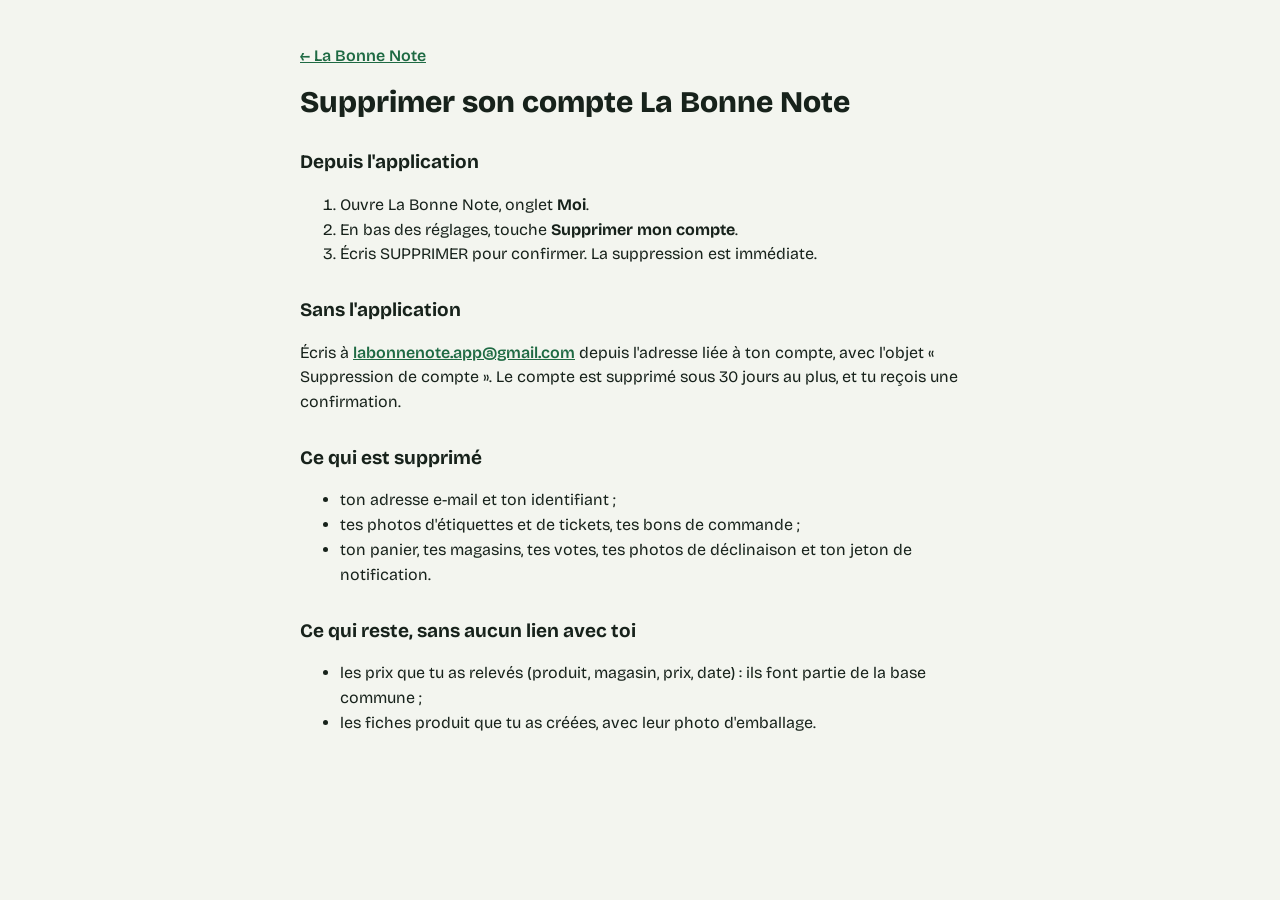
==== suppression-compte.html @ 349d6f81 "La Bonne Note : site et pages juridiques" ====
<!doctype html>
<html lang="fr">
<head>
<meta charset="utf-8">
<meta name="viewport" content="width=device-width, initial-scale=1">
<title>Supprimer son compte — La Bonne Note</title>
<link rel="stylesheet" href="style.css">
</head>
<body>
<main>
<p><a href="./">← La Bonne Note</a></p>
<h1>Supprimer son compte La Bonne Note</h1>

<h2>Depuis l'application</h2>
<ol>
<li>Ouvre La Bonne Note, onglet <b>Moi</b>.</li>
<li>En bas des réglages, touche <b>Supprimer mon compte</b>.</li>
<li>Écris SUPPRIMER pour confirmer. La suppression est immédiate.</li>
</ol>

<h2>Sans l'application</h2>
<p>Écris à <a href="mailto:labonnenote.app@gmail.com?subject=Suppression%20de%20compte">labonnenote.app@gmail.com</a> depuis l'adresse liée à ton compte, avec l'objet « Suppression de compte ». Le compte est supprimé sous 30 jours au plus, et tu reçois une confirmation.</p>

<h2>Ce qui est supprimé</h2>
<ul>
<li>ton adresse e-mail et ton identifiant ;</li>
<li>tes photos d'étiquettes et de tickets, tes bons de commande ;</li>
<li>ton panier, tes magasins, tes votes, tes photos de déclinaison et ton jeton de notification.</li>
</ul>

<h2>Ce qui reste, sans aucun lien avec toi</h2>
<ul>
<li>les prix que tu as relevés (produit, magasin, prix, date) : ils font partie de la base commune ;</li>
<li>les fiches produit que tu as créées, avec leur photo d'emballage.</li>
</ul>
</main>
</body>
</html>
---- style.css ----
@import url('https://fonts.googleapis.com/css2?family=Bricolage+Grotesque:wght@400;600;800&display=swap');
:root { --ground:#F3F5EF; --surface:#fff; --ink:#17221B; --muted:#56635A; --line:#DCE2D8; --primary:#1E6A43; --primarySoft:#E3F0E7; }
* { box-sizing:border-box; }
body { margin:0; background:var(--ground); color:var(--ink); font-family:'Bricolage Grotesque', system-ui, sans-serif; font-size:16px; line-height:1.55; }
main { max-width:720px; margin:0 auto; padding:28px 20px 60px; }
h1 { font-weight:800; font-size:30px; line-height:1.15; margin:8px 0 12px; }
h2 { font-size:19px; margin:28px 0 8px; }
a { color:var(--primary); font-weight:600; }
.muted { color:var(--muted); }
table { width:100%; border-collapse:collapse; background:var(--surface); border:1px solid var(--line); border-radius:12px; overflow:hidden; font-size:14.5px; }
th, td { text-align:left; vertical-align:top; padding:10px 12px; border-bottom:1px solid var(--line); }
th { background:var(--primarySoft); }
.btn { display:inline-flex; align-items:center; justify-content:center; min-height:52px; padding:0 22px; border-radius:14px; background:var(--primary); color:#fff; text-decoration:none; font-size:16px; }
.btn.outline { background:var(--surface); color:var(--primary); border:1px solid var(--primary); }
.hero { display:flex; flex-direction:column; align-items:center; text-align:center; gap:12px; padding:32px 0 8px; }
.card { background:var(--surface); border:1px solid var(--line); border-radius:16px; padding:16px 18px; margin:14px 0; }
footer { margin-top:40px; font-size:14px; color:var(--muted); text-align:center; }
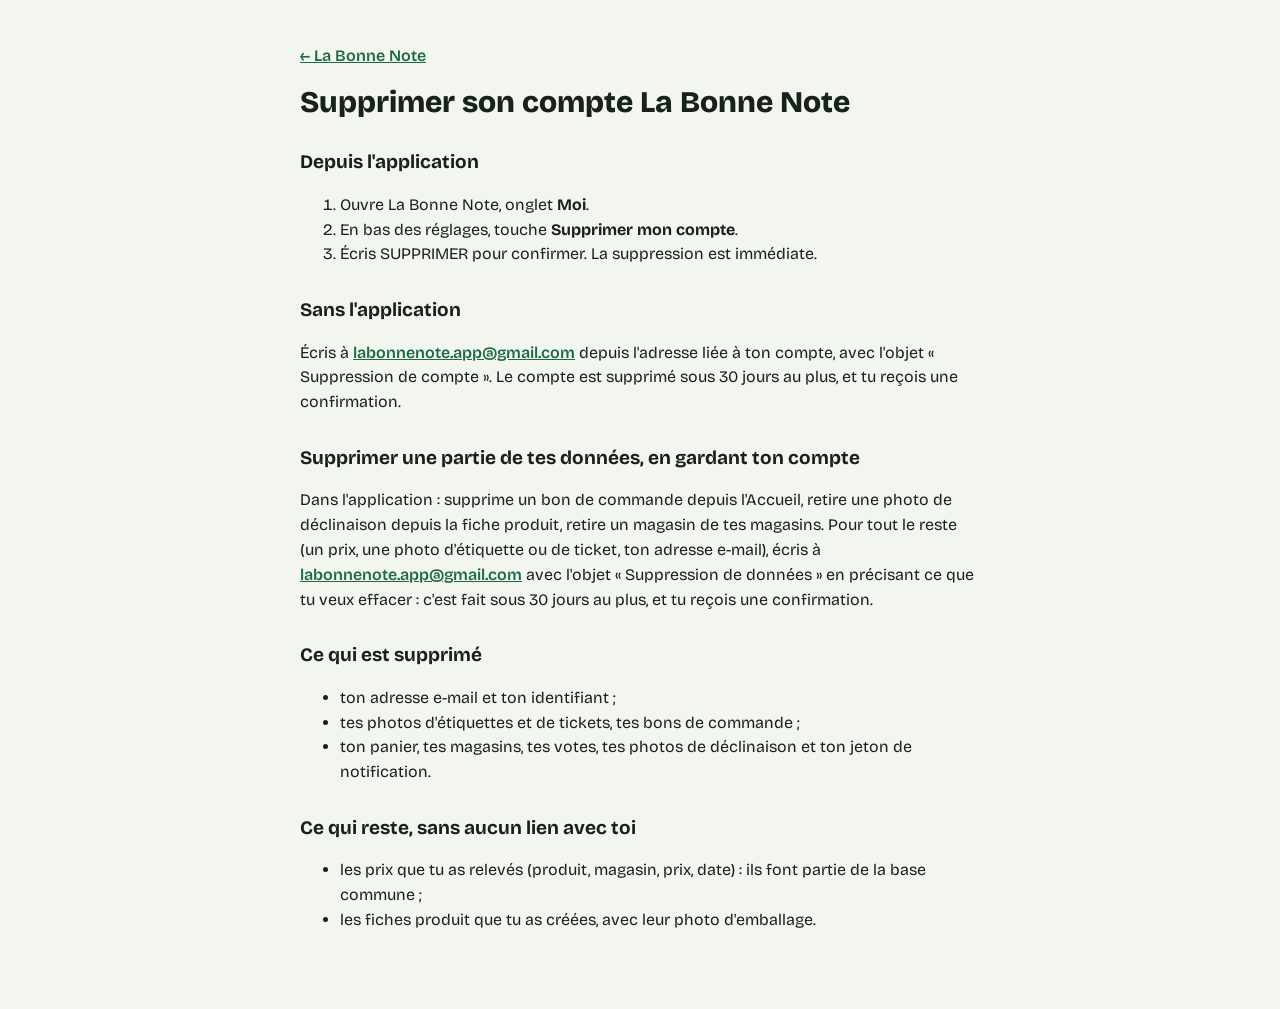
==== commit 43827ede: "Suppression partielle des données" ====
--- a/suppression-compte.html
+++ b/suppression-compte.html
@@ -21,6 +21,9 @@
 <h2>Sans l'application</h2>
 <p>Écris à <a href="mailto:labonnenote.app@gmail.com?subject=Suppression%20de%20compte">labonnenote.app@gmail.com</a> depuis l'adresse liée à ton compte, avec l'objet « Suppression de compte ». Le compte est supprimé sous 30 jours au plus, et tu reçois une confirmation.</p>
 
+<h2>Supprimer une partie de tes données, en gardant ton compte</h2>
+<p>Dans l'application : supprime un bon de commande depuis l'Accueil, retire une photo de déclinaison depuis la fiche produit, retire un magasin de tes magasins. Pour tout le reste (un prix, une photo d'étiquette ou de ticket, ton adresse e-mail), écris à <a href="mailto:labonnenote.app@gmail.com?subject=Suppression%20de%20donn%C3%A9es">labonnenote.app@gmail.com</a> avec l'objet « Suppression de données » en précisant ce que tu veux effacer : c'est fait sous 30 jours au plus, et tu reçois une confirmation.</p>
+
 <h2>Ce qui est supprimé</h2>
 <ul>
 <li>ton adresse e-mail et ton identifiant ;</li>
